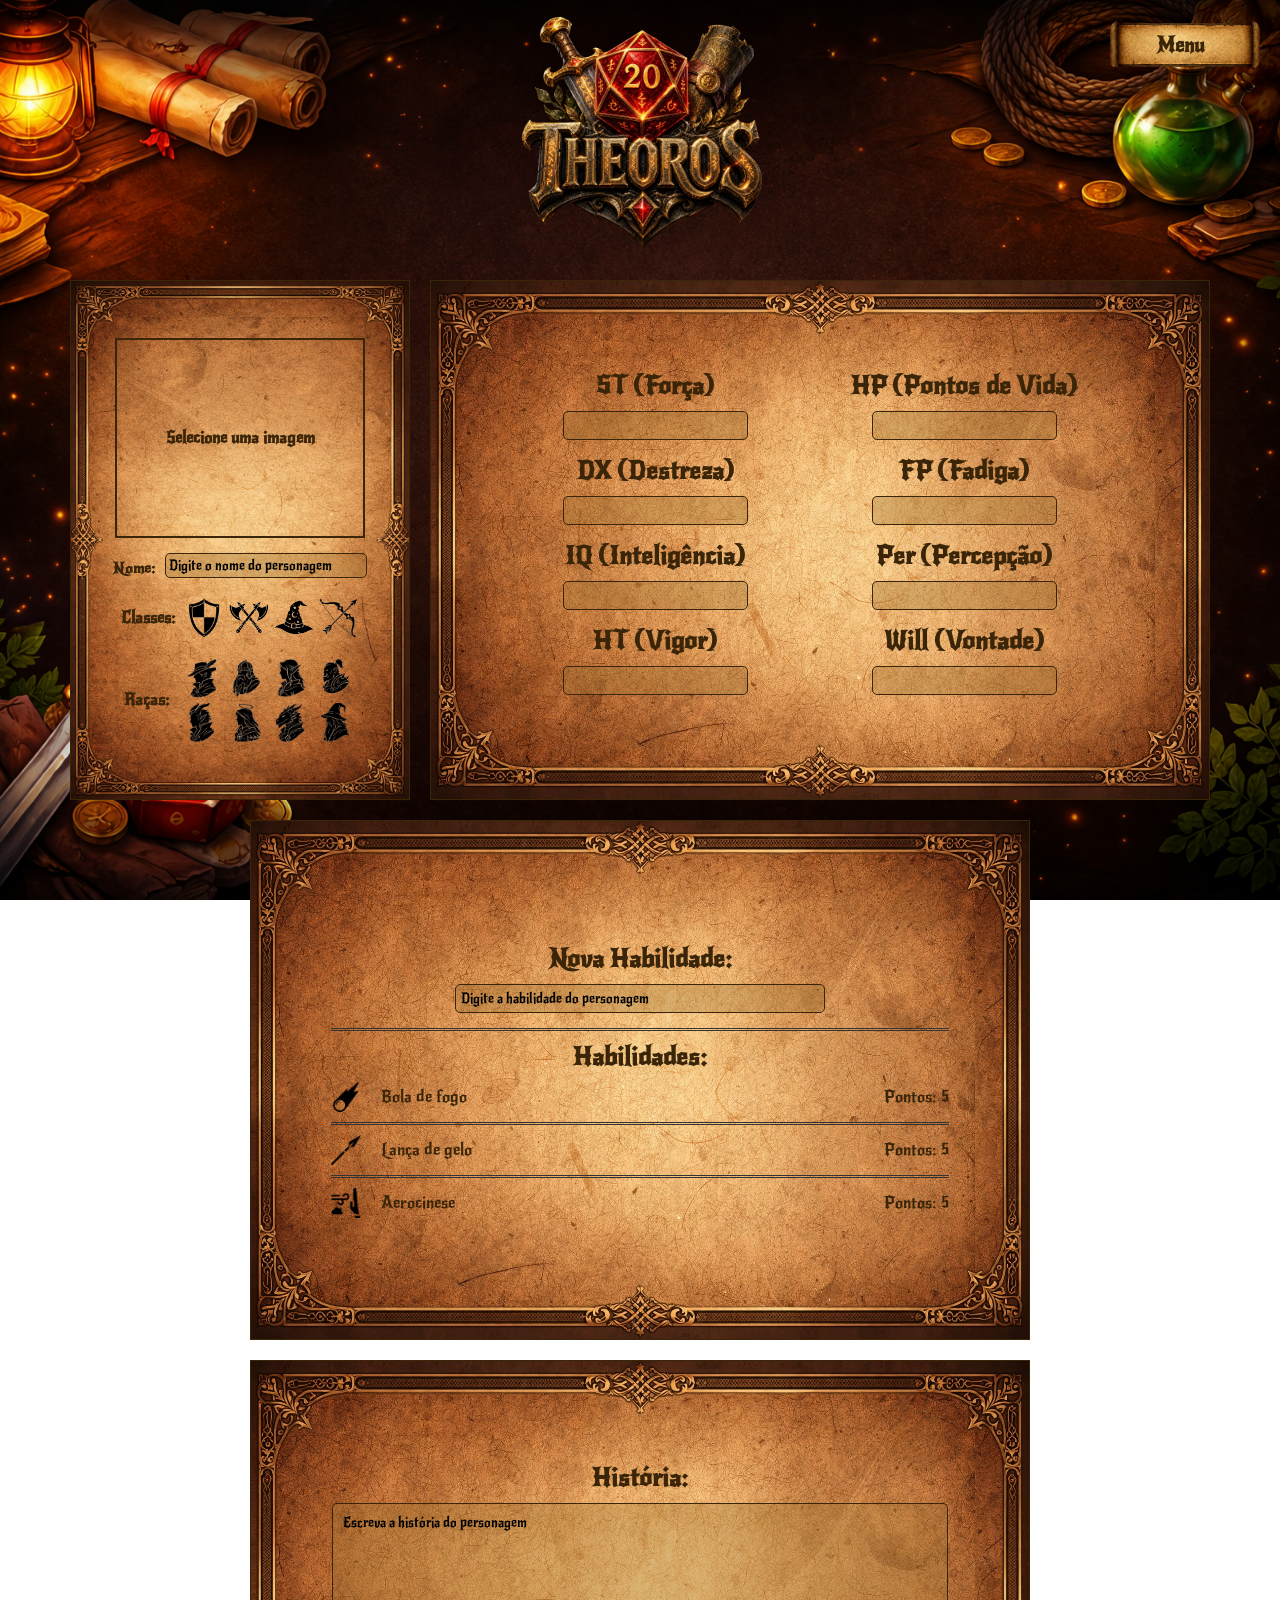
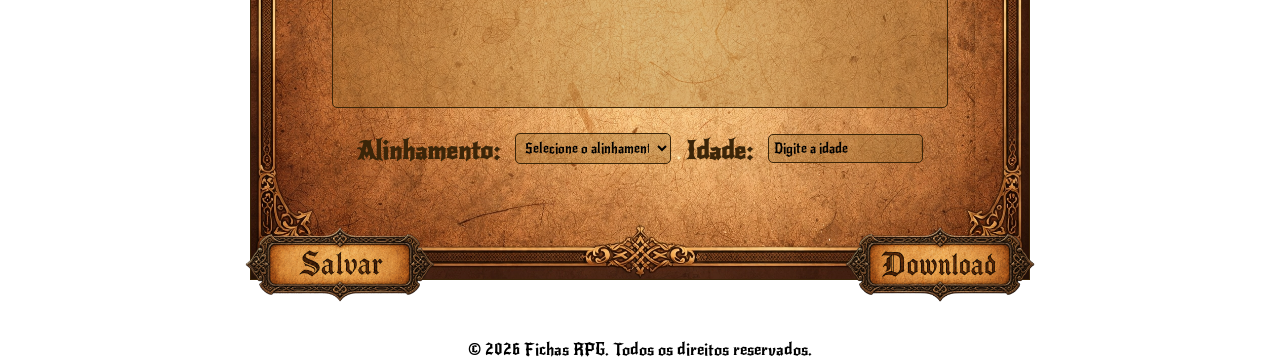
==== rotas/criar/criar.html @ f6f73c10 "Protótipo RPG" ====
<!DOCTYPE html>
<html lang="en">

<head>
    <meta charset="UTF-8">
    <meta name="viewport" content="width=device-width, initial-scale=1.0">
    <title>Criar</title>
    <link rel="stylesheet" href="criar.css">
    <link rel="preconnect" href="https://fonts.googleapis.com">
    <link rel="preconnect" href="https://fonts.gstatic.com" crossorigin>
    <link href="https://fonts.googleapis.com/css2?family=New+Rocker&display=swap" rel="stylesheet">
    <link rel="icon" type="image/png" href="/images/icons/icons_abas/icon_criar.png">
</head>

<body>
    <!-- Cabeçalho com logo e menu -->
    <div class="container">
        <img src="/images/logo.png" id="logo" alt="Logo do Fichas RPG">
        <a id="botao-menu" onclick="chamarMenu()">Menu</a>
    </div>

    <!-- Menu lateral para navegação entre as abas -->
    <div class="menu" id="menu">
        <div class="titulo-menu">
            <a onclick="fecharMenu()">X</a>
            <p>Menu</p>
        </div>
        <!-- Opções do menu aberto -->
        <div class="opcoes-menu">
            <a href="/index.html">Home</a>
            <a href="criar.html">Criar</a>
            <a href="/rotas/ficha/ficha.html">Ficha</a>
            <a href="/rotas/perfil/perfil.html">Perfil</a>
        </div>
    </div>

    <main>
        <!-- Seção de cadastro do personagem -->
        <section class="card-personagem">

            <!-- Imagem do personagem -->
            <div id="personagem-imagem">
                <input type="file" id="personagem-input-imagem" name="personagem-imagem" accept="image/*" onchange="mostrarPreview(event)">
                <p>Selecione uma imagem</p>
                <!-- Onde a imagem será exibida -->
                <img id="preview" src="#" alt="Preview da imagem" style="display: none;">
            </div>

            <div class="input-grupo">
                <label for="nome-personagem">Nome:</label>
                <input type="text" id="nome-personagem" name="nome-personagem" placeholder="Digite o nome do personagem" maxlength="50" oninput="this.value = this.value.replace(/[^a-zA-ZÀ-ÿ\s]/g, '')" required>
            </div>

            <div class="input-grupo" id="classe-grupo">
                <p class="group-title">Classes:</p>

                <!-- Ícones de classes -->
                <div class="racas-icons">
                    <img src="/images/icons/icons_racas_classes/09_escudo.png" alt="Classe escudeiro">
                    <img src="/images/icons/icons_racas_classes/10_machados.png" alt="Classe bárbaro">
                    <img src="/images/icons/icons_racas_classes/11_chapeu_mago.png" alt="Classe mago">
                    <img src="/images/icons/icons_racas_classes/12_arco.png" alt="Classe arqueiro">
                </div>
            </div>

            <div class="input-grupo" id="raca-grupo">
                <p class="group-title">Raças:</p>
                <!-- Ícones de raças -->
                <div class="racas-icons">
                    <img src="/images/icons/icons_racas_classes/01_ladino.png" alt="Raça ladino">
                    <img src="/images/icons/icons_racas_classes/02_anao.png" alt="Raça anão">
                    <img src="/images/icons/icons_racas_classes/03_elfo.png" alt="Raça elfo">
                    <img src="/images/icons/icons_racas_classes/04_orc.png" alt="Raça orc">
                    <img src="/images/icons/icons_racas_classes/05_tiefling.png" alt="Raça tiefling">
                    <img src="/images/icons/icons_racas_classes/06_clÃ©rigo.png" alt="Raça clérigo">
                    <img src="/images/icons/icons_racas_classes/07_draconato.png" alt="Raça draconato">
                    <img src="/images/icons/icons_racas_classes/08_mago.png" alt="Raça mago">
                </div>
            </div>
        </section>

        <!-- Seção de atributos do personagem -->
        <section class="status-personagem">
            <label for="forca">ST (Força)</label>
            <input type="text" id="forca" name="forca" maxlength="5" oninput="this.value = this.value.replace(/[^0-9]/g, '')" required>

            <label for="destreza">DX (Destreza)</label>
            <input type="text" id="destreza" name="destreza" maxlength="5" oninput="this.value = this.value.replace(/[^0-9]/g, '')" required>

            <label for="inteligencia">IQ (Inteligência)</label>
            <input type="text" id="inteligencia" name="inteligencia" maxlength="5" oninput="this.value = this.value.replace(/[^0-9]/g, '')" required>

            <label for="vigor">HT (Vigor)</label>
            <input type="text" id="vigor" name="vigor" maxlength="5" oninput="this.value = this.value.replace(/[^0-9]/g, '')" required>

            <label for="pontos-vida">HP (Pontos de Vida)</label>
            <input type="text" id="pontos-vida" name="pontos-vida" maxlength="5" oninput="this.value = this.value.replace(/[^0-9]/g, '')" required>

            <label for="fadiga">FP (Fadiga)</label>
            <input type="text" id="fadiga" name="fadiga" maxlength="5" oninput="this.value = this.value.replace(/[^0-9]/g, '')" required>

            <label for="percepcao">Per (Percepção)</label>
            <input type="text" id="percepcao" name="percepcao" maxlength="5" oninput="this.value = this.value.replace(/[^0-9]/g, '')" required>

            <label for="vontade">Will (Vontade)</label>
            <input type="text" id="vontade" name="vontade" maxlength="5" oninput="this.value = this.value.replace(/[^0-9]/g, '')" required>
        </section>

        <!-- Seção de habilidades e lista de habilidades adicionadas -->
        <section class="habilidades-personagem">
            <label for="habilidades">Nova Habilidade:</label>
            <input type="text" id="habilidades-personagem" name="habilidades" placeholder="Digite a habilidade do personagem" maxlength="50" oninput="this.value = this.value.replace(/[^a-zA-ZÀ-ÿ\s]/g, '')" required>

            <hr>
            <p id="habilidades-titulo">Habilidades:</p>

            <!-- Onde irão aparecer as habilidades adicionadas -->
            <ul class="lista-habilidades">
                <li class="habilidade-item">
                    <span id="habilidade-nome"><img src="/images/icons/bola_fogo_icon.png" alt="Bola de fogo">Bola de fogo</span>
                    <span id="habilidade-pontos">Pontos: 5</span>
                </li>
                <hr>
                <li class="habilidade-item">
                    <span id="habilidade-nome"><img src="/images/icons/lanca_icon.png" alt="Lança de gelo">Lança de gelo</span>
                    <span id="habilidade-pontos">Pontos: 5</span>
                </li>
                <hr>
                <li class="habilidade-item">
                    <span id="habilidade-nome"><img src="/images/icons/icon_aerocinese.png" alt="Aerocinese">Aerocinese</span>
                    <span id="habilidade-pontos">Pontos: 5</span>
                </li>
            </ul>
        </section>

        <!-- Seção de história e informações adicionais -->
        <section class="historia-personagem">
            <label for="historia">História:</label>
            <textarea id="historia" name="historia" placeholder="Escreva a história do personagem" maxlength="5000" required></textarea>

            <div class="historia-personagem-inputs">
                <label for="alinhamento">Alinhamento:</label>
                <select id="alinhamento" name="alinhamento" required>
                    <option value="">Selecione o alinhamento</option>
                    <option value="leal-bom">Leal Bom</option>
                    <option value="neutro-bom">Neutro Bom</option>
                    <option value="caotico-bom">Caótico Bom</option>
                </select>

                <label for="idade">Idade:</label>
                <input type="text" id="idade" name="idade" placeholder="Digite a idade" maxlength="5" oninput="this.value = this.value.replace(/[^0-9]/g, '')" required>
            </div>
        </section>
    </main>

    <div class="botoes">
        <button type="button" class="salvar"></button>
        <button type="button" class="download"></button>
    </div>

    <!-- Rodapé com direitos autorais -->
    <footer>
        <p>© 2026 Fichas RPG. Todos os direitos reservados.</p>
    </footer>

    <script src="criar.js"></script>
</body>
</html>
---- rotas/criar/criar.css ----
/* Estilos globais da página Criar */
* {
    margin: 0;
    padding: 0;
    box-sizing: border-box;
    font-family: "New Rocker", system-ui;
}

body {
    background-image: url('/images/fundos/fundo_pagina.png');
    background-size: cover;
    background-attachment: fixed;
    background-position: center;
    background-repeat: no-repeat;
    display: flex;
    align-items: center;
    justify-content: center;
    flex-direction: column;
}

main {
    display: flex;
    align-items: center;
    justify-content: center;
    flex-wrap: wrap;
    margin-top: 20px;
}

.container {
    display: flex;
    align-items: center;
    justify-content: center;
}

#logo {
    margin-top: 0px;
    width: 250px;
    height: 250px;
}

#botao-menu {
    position: fixed;
    width: 150px;
    height: 50px;
    top: 20px;
    right: 20px;
    background-image: url('/images/botoes/botao_menu.png');
    background-size: 200px;
    background-position: center;
    background-repeat: no-repeat;
    color: #3b2509;
    padding: 13px 47px;
    cursor: pointer;
    border-radius: 10px;
    font-size: 20px;
    font-weight: bold;
}


#botao-menu:hover {
    transform: scale(1.05);
    filter: brightness(1.1);
}

/* Menu lateral */
.menu {
    position: fixed;
    top: -55px;
    right: -290px;
    width: 55%;
    height: 112%;
    background-image: url('/images/fundos/fundo_menu.png');
    background-size: 100% 100%;
    background-repeat: no-repeat;
    background-position: center center;
    display: flex;
    justify-content: center;
    flex-direction: column;
    overflow: hidden;
    clip-path: inset(0% 0% 100% 0%);
    transition: visibility 0s linear 0.8s, opacity 0.8s ease-out, clip-path 0.8s ease-out;
    z-index: 1000;
    visibility: hidden;
    opacity: 0;
}

.menu.aberto {
    clip-path: inset(0% 0% 0% 0%);
    visibility: visible;
    opacity: 1;
    transition: visibility 0s linear 0s, opacity 0.8s ease-out, clip-path 0.8s ease-out;
}

.opcoes-menu {
    margin-top: 5%;
    display: flex;
    flex-direction: column;
    align-items: center;
    justify-content: center;
    color: #3b2509;
}

.titulo-menu {
    display: flex;
    flex-direction: column;
    margin-left: 15%;
    margin-top: -5%;
    font-size: 50px;
    font-weight: bold;
    color: #3b2509;
}

.titulo-menu a {
    font-size: 35px;
    margin-left: 25%;
    margin-bottom: 20px;
    font-weight: bold;
    color: #3b2509;
    cursor: pointer;
}

.titulo-menu a:hover {
    transform: scale(1.01);
    filter: brightness(1.5);
}

.titulo-menu p {
    font-size: 80px;
    margin-left: 30%;
    font-weight: bold;
    color: #3b2509;
}

.opcoes-menu a {
    color: #3b2509;
    font-size: 45px;
    margin: 40px;
    text-decoration: none;
}

.opcoes-menu a:hover {
    transform: scale(1.05);
    filter: brightness(1.5);
}

/* Card cartão do personagem */

.card-personagem {
    background-image: url('/images/fundos/fundo_card_retrato.png');
    background-size: cover;
    background-position: center;
    width: 340px;
    min-height: 520px;
    display: flex;
    flex-direction: column;
    align-items: center;
    justify-content: center;
    padding: 20px;
    margin: 10px;
    border: 1px solid #3b2509;
}

#personagem-imagem {
    width: 250px;
    height: 200px;
    border: 2px solid #3b2509;
    display: flex;
    align-items: center;
    justify-content: center;
    margin-bottom: 10px;
    position: relative;
    overflow: hidden;
}

#personagem-imagem input {
    position: absolute;
    top: 0;
    left: 0;
    width: 100%;
    height: 100%;
    opacity: 0;
    cursor: pointer;
    z-index: 2;
}

#personagem-imagem p {
    position: absolute;
    color: #3b2509;
    font-size: 16px;
    font-weight: bold;
    z-index: 1;
}

/* Local de pré-visualização da imagem */

#preview {
    position: absolute;
    top: 0;
    left: 0;
    width: 100%;
    height: 100%;
    object-fit: cover;
}

.input-grupo {
    display: flex;
    align-items: center;
    justify-content: space-evenly;
    width: 85%;
    margin-top: 5px;
}

.group-title {
    color: #3b2509;
    font-weight: bold;
    font-size: 16px;
}

.card-personagem label {
    margin-right: 10px;
    font-size: 15px;
    font-weight: bold;
    color: #3b2509;
    margin-bottom: 10px;
}

.card-personagem input {
    width: 100%;
    padding: 3px;
    border: 1px solid #3b2509;
    border-radius: 5px;
    margin-bottom: 15px;
    background-color: #9b713254;
}

.card-personagem input::placeholder {
    color: rgb(0, 0, 0);
    opacity: 1;
}

.card-personagem .racas-icons {
    display: grid;
    grid-template-columns: repeat(4, 1fr);
    gap: 5px;
}

.card-personagem .racas-icons img {
    width: 40px;
    height: 40px;
    cursor: pointer;
    object-fit: contain;
}

.card-personagem .racas-icons img:hover {
    transform: scale(1.05);
    filter: brightness(1.5);
}

.card-personagem #raca-grupo{
    margin-top: 20px;
}

/* Card status do personagem */

.status-personagem {
    background-image: url('/images/fundos/fundo_card_paisagem.png');
    background-size: cover;
    background-position: center;
    width: 780px;
    height: 500px;
    min-height: 520px;
    display: flex;
    flex-wrap: wrap;
    flex-direction: column;
    align-items: center;
    justify-content: center;
    padding: 80px;
    margin: 10px;
    border: 1px solid #3b2509;
}

.status-personagem label {
    font-size: 25px;
    font-weight: bold;
    color: #3b2509;
    margin-bottom: 10px;
}

.status-personagem input {
    width: 30%;
    padding: 5px;
    border: 1px solid #3b2509;
    border-radius: 5px;
    margin-bottom: 15px;
    background-color: #9b713254;
    color: #000000;
}

.status-personagem input::placeholder {
    color: rgb(0, 0, 0);
    opacity: 1;
}

/* Card habilidades do personagem */

.habilidades-personagem {
    background-image: url('/images/fundos/fundo_card_paisagem.png');
    background-size: cover;
    background-position: center;
    width: 780px;
    min-height: 520px;
    display: flex;
    flex-direction: column;
    align-items: center;
    justify-content: center;
    padding: 80px;
    margin: 10px;
    border: 1px solid #3b2509;
}

.habilidades-personagem label {
    font-size: 25px;
    font-weight: bold;
    color: #3b2509;
    margin-bottom: 10px;
}

.habilidades-personagem input {
    width: 60%;
    padding: 5px;
    border: 1px solid #3b2509;
    border-radius: 5px;
    margin-bottom: 15px;
    background-color: #9b713254;
    color: #000000;
}

.habilidades-personagem input::placeholder {
    color: rgb(0, 0, 0);
    opacity: 1;
}

.habilidades-personagem hr {
    width: 100%;
    border: none;
    border-top: medium double #333;
}

.habilidades-personagem p {
    font-size: 25px;
    font-weight: bold;
    color: #3b2509;
    margin-top: 10px;
}

/* Lista de habilidades adicionadas */
.lista-habilidades {
    display: flex;
    flex-direction: column;
    align-items: center;
    justify-content: center;
    gap: 10px;
    margin-top: 10px;
    padding-left: 0;
    list-style: none;
    width: 100%;
}

.habilidade-item {
    display: flex;
    justify-content: space-between;
    align-items: center;
    width: 100%;
    color: #3b2509;
    font-size: 16px;
}

.habilidade-item img {
    width: 30px;
    height: 30px;
    margin-right: 10px;
}

#habilidade-nome {
    display: flex;
    align-items: center;
    gap: 10px;
}

/* Card história do personagem */
.historia-personagem {
    background-image: url('/images/fundos/fundo_card_paisagem.png');
    background-size: cover;
    background-position: center;
    width: 780px;
    min-height: 520px;
    display: flex;
    flex-direction: column;
    align-items: center;
    justify-content: center;
    padding: 80px;
    margin: 10px;
    border: 1px solid #3b2509;
}

.historia-personagem label {
    font-size: 25px;
    font-weight: bold;
    color: #3b2509;
    margin-bottom: 10px;
}

.historia-personagem textarea {
    width: 616px;
    height: 205px;
    padding: 10px;
    border: 1px solid #3b2509;
    border-radius: 5px;
    margin-bottom: 15px;
    background-color: #9b713254;
    color: #000000;
    resize: none;
    box-sizing: border-box;
}

.historia-personagem select,
.historia-personagem input {
    width: 100%;
    padding: 5px;
    border: 1px solid #3b2509;
    color: #3b2509;
    border-radius: 5px;
    margin-bottom: 15px;
    background-color: #9b713254;
    color: #000000;
}

.historia-personagem-inputs {
    display: flex;
    align-items: center;
    justify-content: center;
    gap: 15px;
    margin-top: 10px;
    
}

#idade::placeholder{
    color: #000000;
}

#historia::placeholder {
    color: #000000;
    opacity: 1;
}

/* Botões de salvar e download */
.salvar,
.download {
    background-size: contain;
    background-repeat: no-repeat;
    background-position: center;
    width: 200px;
    height: 150px;
    border: none;
    background-color: transparent;
    cursor: pointer;
}

.salvar {
    background-image: url('/images/botoes/botao_salvar.png');
}

.download {
    background-image: url('/images/botoes/botao_download.png');
}

.botoes {
    display: flex;
    gap: 400px;
    margin-top: -100px;
}

.botoes button:hover {
    transform: scale(1.05);
    filter: brightness(1.1);
}
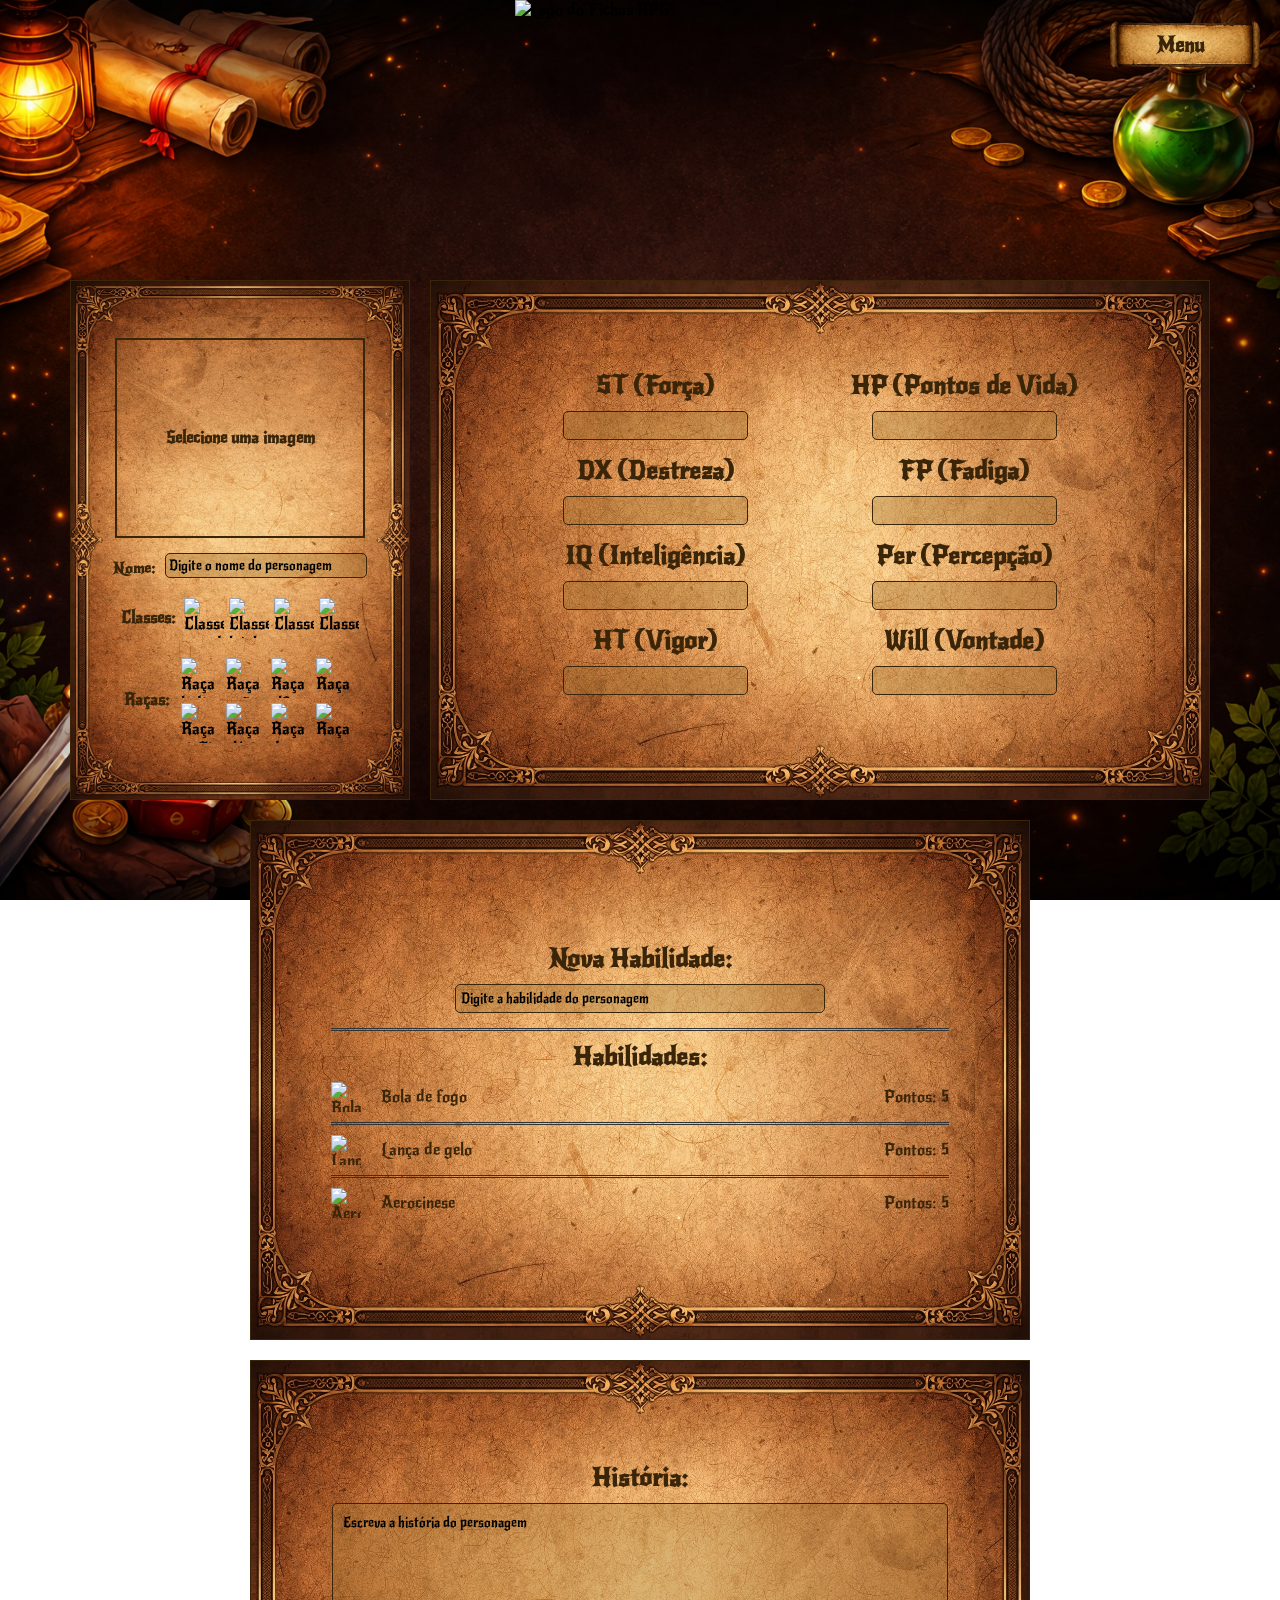
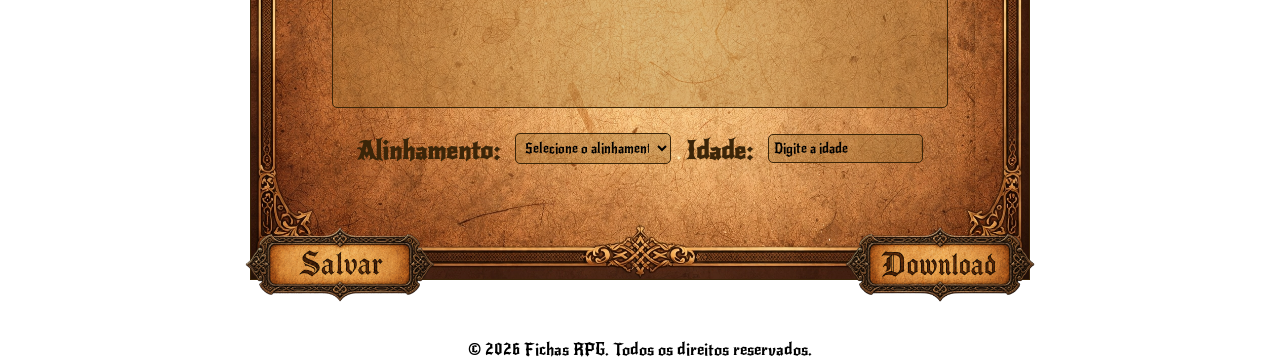
==== commit 5c178808: "Update criar.html" ====
--- a/rotas/criar/criar.html
+++ b/rotas/criar/criar.html
@@ -9,13 +9,13 @@
     <link rel="preconnect" href="https://fonts.googleapis.com">
     <link rel="preconnect" href="https://fonts.gstatic.com" crossorigin>
     <link href="https://fonts.googleapis.com/css2?family=New+Rocker&display=swap" rel="stylesheet">
-    <link rel="icon" type="image/png" href="/images/icons/icons_abas/icon_criar.png">
+    <link rel="icon" type="image/png" href="./images/icons/icons_abas/icon_criar.png">
 </head>
 
 <body>
     <!-- Cabeçalho com logo e menu -->
     <div class="container">
-        <img src="/images/logo.png" id="logo" alt="Logo do Fichas RPG">
+        <img src="./images/logo.png" id="logo" alt="Logo do Fichas RPG">
         <a id="botao-menu" onclick="chamarMenu()">Menu</a>
     </div>
 
@@ -27,10 +27,10 @@
         </div>
         <!-- Opções do menu aberto -->
         <div class="opcoes-menu">
-            <a href="/index.html">Home</a>
+            <a href="./index.html">Home</a>
             <a href="criar.html">Criar</a>
-            <a href="/rotas/ficha/ficha.html">Ficha</a>
-            <a href="/rotas/perfil/perfil.html">Perfil</a>
+            <a href="./rotas/ficha/ficha.html">Ficha</a>
+            <a href="./rotas/perfil/perfil.html">Perfil</a>
         </div>
     </div>
 
@@ -56,10 +56,10 @@
 
                 <!-- Ícones de classes -->
                 <div class="racas-icons">
-                    <img src="/images/icons/icons_racas_classes/09_escudo.png" alt="Classe escudeiro">
-                    <img src="/images/icons/icons_racas_classes/10_machados.png" alt="Classe bárbaro">
-                    <img src="/images/icons/icons_racas_classes/11_chapeu_mago.png" alt="Classe mago">
-                    <img src="/images/icons/icons_racas_classes/12_arco.png" alt="Classe arqueiro">
+                    <img src="./images/icons/icons_racas_classes/09_escudo.png" alt="Classe escudeiro">
+                    <img src="./images/icons/icons_racas_classes/10_machados.png" alt="Classe bárbaro">
+                    <img src="./images/icons/icons_racas_classes/11_chapeu_mago.png" alt="Classe mago">
+                    <img src="./images/icons/icons_racas_classes/12_arco.png" alt="Classe arqueiro">
                 </div>
             </div>
 
@@ -67,14 +67,14 @@
                 <p class="group-title">Raças:</p>
                 <!-- Ícones de raças -->
                 <div class="racas-icons">
-                    <img src="/images/icons/icons_racas_classes/01_ladino.png" alt="Raça ladino">
-                    <img src="/images/icons/icons_racas_classes/02_anao.png" alt="Raça anão">
-                    <img src="/images/icons/icons_racas_classes/03_elfo.png" alt="Raça elfo">
-                    <img src="/images/icons/icons_racas_classes/04_orc.png" alt="Raça orc">
-                    <img src="/images/icons/icons_racas_classes/05_tiefling.png" alt="Raça tiefling">
-                    <img src="/images/icons/icons_racas_classes/06_clÃ©rigo.png" alt="Raça clérigo">
-                    <img src="/images/icons/icons_racas_classes/07_draconato.png" alt="Raça draconato">
-                    <img src="/images/icons/icons_racas_classes/08_mago.png" alt="Raça mago">
+                    <img src="./images/icons/icons_racas_classes/01_ladino.png" alt="Raça ladino">
+                    <img src="./images/icons/icons_racas_classes/02_anao.png" alt="Raça anão">
+                    <img src="./images/icons/icons_racas_classes/03_elfo.png" alt="Raça elfo">
+                    <img src="./images/icons/icons_racas_classes/04_orc.png" alt="Raça orc">
+                    <img src="./images/icons/icons_racas_classes/05_tiefling.png" alt="Raça tiefling">
+                    <img src="./images/icons/icons_racas_classes/06_clÃ©rigo.png" alt="Raça clérigo">
+                    <img src="./images/icons/icons_racas_classes/07_draconato.png" alt="Raça draconato">
+                    <img src="./images/icons/icons_racas_classes/08_mago.png" alt="Raça mago">
                 </div>
             </div>
         </section>
@@ -117,17 +117,17 @@
             <!-- Onde irão aparecer as habilidades adicionadas -->
             <ul class="lista-habilidades">
                 <li class="habilidade-item">
-                    <span id="habilidade-nome"><img src="/images/icons/bola_fogo_icon.png" alt="Bola de fogo">Bola de fogo</span>
+                    <span id="habilidade-nome"><img src="./images/icons/bola_fogo_icon.png" alt="Bola de fogo">Bola de fogo</span>
                     <span id="habilidade-pontos">Pontos: 5</span>
                 </li>
                 <hr>
                 <li class="habilidade-item">
-                    <span id="habilidade-nome"><img src="/images/icons/lanca_icon.png" alt="Lança de gelo">Lança de gelo</span>
+                    <span id="habilidade-nome"><img src="./images/icons/lanca_icon.png" alt="Lança de gelo">Lança de gelo</span>
                     <span id="habilidade-pontos">Pontos: 5</span>
                 </li>
                 <hr>
                 <li class="habilidade-item">
-                    <span id="habilidade-nome"><img src="/images/icons/icon_aerocinese.png" alt="Aerocinese">Aerocinese</span>
+                    <span id="habilidade-nome"><img src="./images/icons/icon_aerocinese.png" alt="Aerocinese">Aerocinese</span>
                     <span id="habilidade-pontos">Pontos: 5</span>
                 </li>
             </ul>
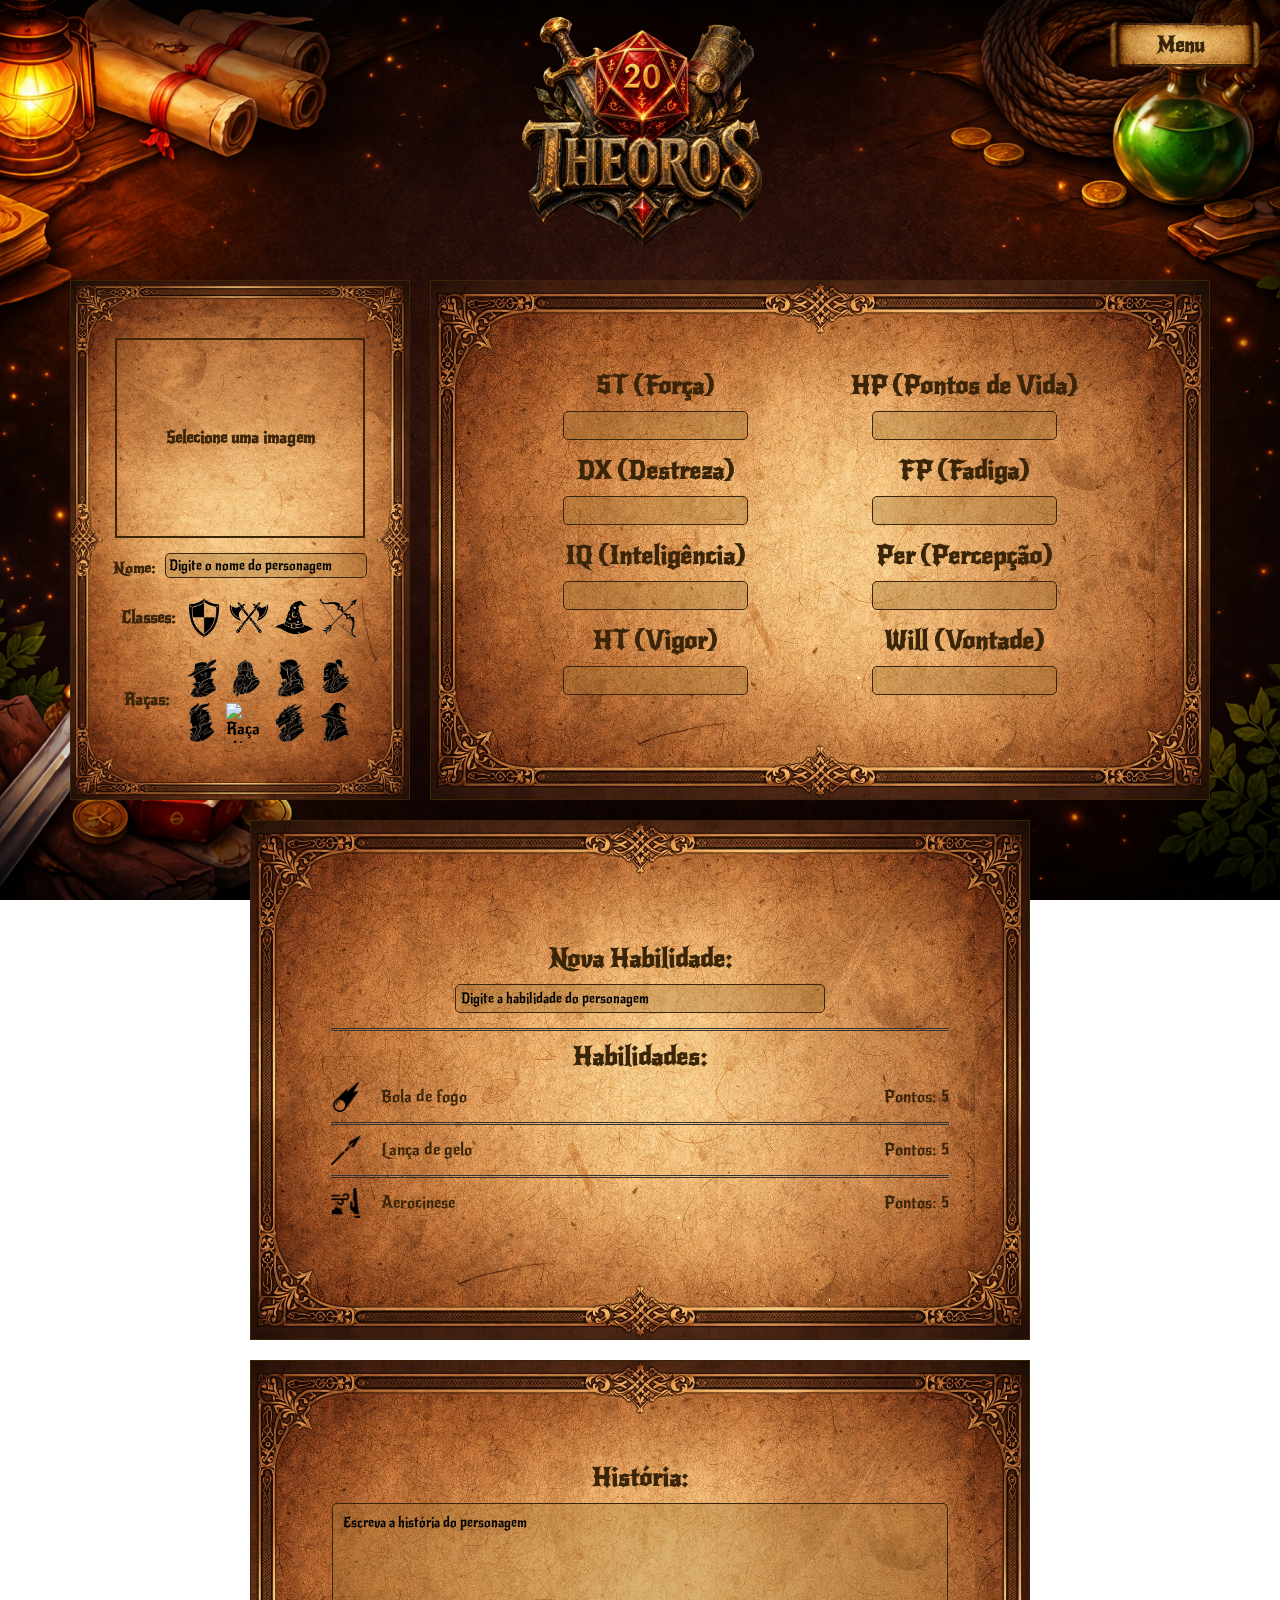
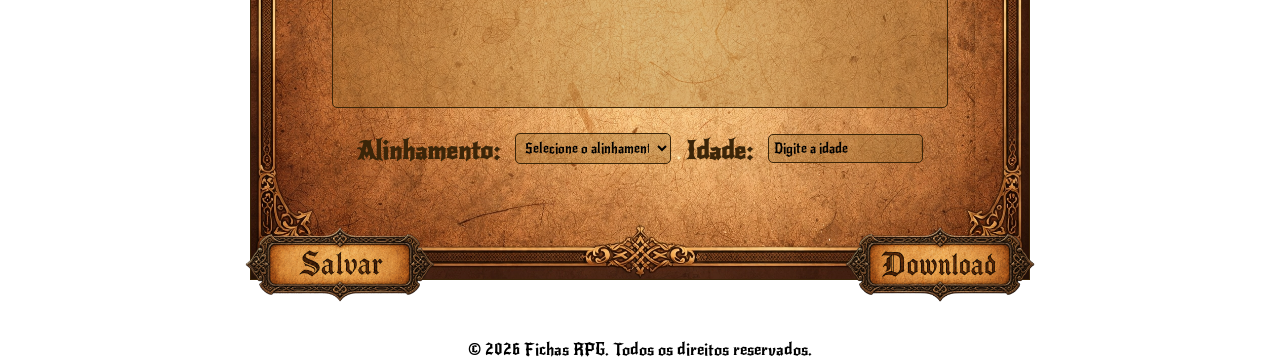
==== commit 1593a679: "Update criar.html" ====
--- a/rotas/criar/criar.html
+++ b/rotas/criar/criar.html
@@ -1,168 +1,289 @@
 <!DOCTYPE html>
-<html lang="en">
+<html lang="pt-BR">
 
 <head>
     <meta charset="UTF-8">
     <meta name="viewport" content="width=device-width, initial-scale=1.0">
     <title>Criar</title>
-    <link rel="stylesheet" href="criar.css">
+
+    <link rel="stylesheet" href="./criar.css">
+
     <link rel="preconnect" href="https://fonts.googleapis.com">
     <link rel="preconnect" href="https://fonts.gstatic.com" crossorigin>
+
     <link href="https://fonts.googleapis.com/css2?family=New+Rocker&display=swap" rel="stylesheet">
-    <link rel="icon" type="image/png" href="./images/icons/icons_abas/icon_criar.png">
+
+    <!-- Corrigido -->
+    <link rel="icon" type="image/png" href="../../images/icons/icons_abas/icon_criar.png">
 </head>
 
 <body>
-    <!-- Cabeçalho com logo e menu -->
+
+    <!-- Cabeçalho -->
     <div class="container">
-        <img src="./images/logo.png" id="logo" alt="Logo do Fichas RPG">
+
+        <!-- Corrigido -->
+        <img src="../../images/logo.png" id="logo" alt="Logo do Fichas RPG">
+
         <a id="botao-menu" onclick="chamarMenu()">Menu</a>
     </div>
 
-    <!-- Menu lateral para navegação entre as abas -->
+    <!-- Menu lateral -->
     <div class="menu" id="menu">
+
         <div class="titulo-menu">
             <a onclick="fecharMenu()">X</a>
             <p>Menu</p>
         </div>
-        <!-- Opções do menu aberto -->
+
         <div class="opcoes-menu">
-            <a href="./index.html">Home</a>
-            <a href="criar.html">Criar</a>
-            <a href="./rotas/ficha/ficha.html">Ficha</a>
-            <a href="./rotas/perfil/perfil.html">Perfil</a>
+            <!-- Corrigidos -->
+            <a href="../../index.html">Home</a>
+            <a href="./criar.html">Criar</a>
+            <a href="../ficha/ficha.html">Ficha</a>
+            <a href="../perfil/perfil.html">Perfil</a>
         </div>
+
     </div>
 
     <main>
-        <!-- Seção de cadastro do personagem -->
+
+        <!-- Card personagem -->
         <section class="card-personagem">
 
-            <!-- Imagem do personagem -->
             <div id="personagem-imagem">
-                <input type="file" id="personagem-input-imagem" name="personagem-imagem" accept="image/*" onchange="mostrarPreview(event)">
+
+                <input
+                    type="file"
+                    id="personagem-input-imagem"
+                    name="personagem-imagem"
+                    accept="image/*"
+                    onchange="mostrarPreview(event)"
+                >
+
                 <p>Selecione uma imagem</p>
-                <!-- Onde a imagem será exibida -->
-                <img id="preview" src="#" alt="Preview da imagem" style="display: none;">
+
+                <img
+                    id="preview"
+                    src="#"
+                    alt="Preview da imagem"
+                    style="display: none;"
+                >
+
             </div>
 
             <div class="input-grupo">
+
                 <label for="nome-personagem">Nome:</label>
-                <input type="text" id="nome-personagem" name="nome-personagem" placeholder="Digite o nome do personagem" maxlength="50" oninput="this.value = this.value.replace(/[^a-zA-ZÀ-ÿ\s]/g, '')" required>
-            </div>
-
+
+                <input
+                    type="text"
+                    id="nome-personagem"
+                    name="nome-personagem"
+                    placeholder="Digite o nome do personagem"
+                    maxlength="50"
+                    oninput="this.value = this.value.replace(/[^a-zA-ZÀ-ÿ\s]/g, '')"
+                    required
+                >
+
+            </div>
+
+            <!-- Classes -->
             <div class="input-grupo" id="classe-grupo">
+
                 <p class="group-title">Classes:</p>
 
-                <!-- Ícones de classes -->
                 <div class="racas-icons">
-                    <img src="./images/icons/icons_racas_classes/09_escudo.png" alt="Classe escudeiro">
-                    <img src="./images/icons/icons_racas_classes/10_machados.png" alt="Classe bárbaro">
-                    <img src="./images/icons/icons_racas_classes/11_chapeu_mago.png" alt="Classe mago">
-                    <img src="./images/icons/icons_racas_classes/12_arco.png" alt="Classe arqueiro">
+
+                    <img src="../../images/icons/icons_racas_classes/09_escudo.png" alt="Classe escudeiro">
+
+                    <img src="../../images/icons/icons_racas_classes/10_machados.png" alt="Classe bárbaro">
+
+                    <img src="../../images/icons/icons_racas_classes/11_chapeu_mago.png" alt="Classe mago">
+
+                    <img src="../../images/icons/icons_racas_classes/12_arco.png" alt="Classe arqueiro">
+
                 </div>
-            </div>
-
+
+            </div>
+
+            <!-- Raças -->
             <div class="input-grupo" id="raca-grupo">
+
                 <p class="group-title">Raças:</p>
-                <!-- Ícones de raças -->
+
                 <div class="racas-icons">
-                    <img src="./images/icons/icons_racas_classes/01_ladino.png" alt="Raça ladino">
-                    <img src="./images/icons/icons_racas_classes/02_anao.png" alt="Raça anão">
-                    <img src="./images/icons/icons_racas_classes/03_elfo.png" alt="Raça elfo">
-                    <img src="./images/icons/icons_racas_classes/04_orc.png" alt="Raça orc">
-                    <img src="./images/icons/icons_racas_classes/05_tiefling.png" alt="Raça tiefling">
-                    <img src="./images/icons/icons_racas_classes/06_clÃ©rigo.png" alt="Raça clérigo">
-                    <img src="./images/icons/icons_racas_classes/07_draconato.png" alt="Raça draconato">
-                    <img src="./images/icons/icons_racas_classes/08_mago.png" alt="Raça mago">
+
+                    <img src="../../images/icons/icons_racas_classes/01_ladino.png" alt="Raça ladino">
+
+                    <img src="../../images/icons/icons_racas_classes/02_anao.png" alt="Raça anão">
+
+                    <img src="../../images/icons/icons_racas_classes/03_elfo.png" alt="Raça elfo">
+
+                    <img src="../../images/icons/icons_racas_classes/04_orc.png" alt="Raça orc">
+
+                    <img src="../../images/icons/icons_racas_classes/05_tiefling.png" alt="Raça tiefling">
+
+                    <img src="../../images/icons/icons_racas_classes/06_clerigo.png" alt="Raça clérigo">
+
+                    <img src="../../images/icons/icons_racas_classes/07_draconato.png" alt="Raça draconato">
+
+                    <img src="../../images/icons/icons_racas_classes/08_mago.png" alt="Raça mago">
+
                 </div>
-            </div>
-        </section>
-
-        <!-- Seção de atributos do personagem -->
+
+            </div>
+
+        </section>
+
+        <!-- Status -->
         <section class="status-personagem">
+
             <label for="forca">ST (Força)</label>
-            <input type="text" id="forca" name="forca" maxlength="5" oninput="this.value = this.value.replace(/[^0-9]/g, '')" required>
+            <input type="text" id="forca" maxlength="5">
 
             <label for="destreza">DX (Destreza)</label>
-            <input type="text" id="destreza" name="destreza" maxlength="5" oninput="this.value = this.value.replace(/[^0-9]/g, '')" required>
+            <input type="text" id="destreza" maxlength="5">
 
             <label for="inteligencia">IQ (Inteligência)</label>
-            <input type="text" id="inteligencia" name="inteligencia" maxlength="5" oninput="this.value = this.value.replace(/[^0-9]/g, '')" required>
+            <input type="text" id="inteligencia" maxlength="5">
 
             <label for="vigor">HT (Vigor)</label>
-            <input type="text" id="vigor" name="vigor" maxlength="5" oninput="this.value = this.value.replace(/[^0-9]/g, '')" required>
+            <input type="text" id="vigor" maxlength="5">
 
             <label for="pontos-vida">HP (Pontos de Vida)</label>
-            <input type="text" id="pontos-vida" name="pontos-vida" maxlength="5" oninput="this.value = this.value.replace(/[^0-9]/g, '')" required>
+            <input type="text" id="pontos-vida" maxlength="5">
 
             <label for="fadiga">FP (Fadiga)</label>
-            <input type="text" id="fadiga" name="fadiga" maxlength="5" oninput="this.value = this.value.replace(/[^0-9]/g, '')" required>
+            <input type="text" id="fadiga" maxlength="5">
 
             <label for="percepcao">Per (Percepção)</label>
-            <input type="text" id="percepcao" name="percepcao" maxlength="5" oninput="this.value = this.value.replace(/[^0-9]/g, '')" required>
+            <input type="text" id="percepcao" maxlength="5">
 
             <label for="vontade">Will (Vontade)</label>
-            <input type="text" id="vontade" name="vontade" maxlength="5" oninput="this.value = this.value.replace(/[^0-9]/g, '')" required>
-        </section>
-
-        <!-- Seção de habilidades e lista de habilidades adicionadas -->
+            <input type="text" id="vontade" maxlength="5">
+
+        </section>
+
+        <!-- Habilidades -->
         <section class="habilidades-personagem">
-            <label for="habilidades">Nova Habilidade:</label>
-            <input type="text" id="habilidades-personagem" name="habilidades" placeholder="Digite a habilidade do personagem" maxlength="50" oninput="this.value = this.value.replace(/[^a-zA-ZÀ-ÿ\s]/g, '')" required>
+
+            <label for="habilidades-personagem">Nova Habilidade:</label>
+
+            <input
+                type="text"
+                id="habilidades-personagem"
+                placeholder="Digite a habilidade do personagem"
+                maxlength="50"
+            >
 
             <hr>
+
             <p id="habilidades-titulo">Habilidades:</p>
 
-            <!-- Onde irão aparecer as habilidades adicionadas -->
             <ul class="lista-habilidades">
+
                 <li class="habilidade-item">
-                    <span id="habilidade-nome"><img src="./images/icons/bola_fogo_icon.png" alt="Bola de fogo">Bola de fogo</span>
-                    <span id="habilidade-pontos">Pontos: 5</span>
+                    <span id="habilidade-nome">
+                        <img src="../../images/icons/bola_fogo_icon.png" alt="Bola de fogo">
+                        Bola de fogo
+                    </span>
+
+                    <span id="habilidade-pontos">
+                        Pontos: 5
+                    </span>
                 </li>
+
                 <hr>
+
                 <li class="habilidade-item">
-                    <span id="habilidade-nome"><img src="./images/icons/lanca_icon.png" alt="Lança de gelo">Lança de gelo</span>
-                    <span id="habilidade-pontos">Pontos: 5</span>
+                    <span id="habilidade-nome">
+                        <img src="../../images/icons/lanca_icon.png" alt="Lança de gelo">
+                        Lança de gelo
+                    </span>
+
+                    <span id="habilidade-pontos">
+                        Pontos: 5
+                    </span>
                 </li>
+
                 <hr>
+
                 <li class="habilidade-item">
-                    <span id="habilidade-nome"><img src="./images/icons/icon_aerocinese.png" alt="Aerocinese">Aerocinese</span>
-                    <span id="habilidade-pontos">Pontos: 5</span>
+                    <span id="habilidade-nome">
+                        <img src="../../images/icons/icon_aerocinese.png" alt="Aerocinese">
+                        Aerocinese
+                    </span>
+
+                    <span id="habilidade-pontos">
+                        Pontos: 5
+                    </span>
                 </li>
+
             </ul>
-        </section>
-
-        <!-- Seção de história e informações adicionais -->
+
+        </section>
+
+        <!-- História -->
         <section class="historia-personagem">
+
             <label for="historia">História:</label>
-            <textarea id="historia" name="historia" placeholder="Escreva a história do personagem" maxlength="5000" required></textarea>
+
+            <textarea
+                id="historia"
+                name="historia"
+                placeholder="Escreva a história do personagem"
+                maxlength="5000"
+                required
+            ></textarea>
 
             <div class="historia-personagem-inputs">
+
                 <label for="alinhamento">Alinhamento:</label>
-                <select id="alinhamento" name="alinhamento" required>
+
+                <select id="alinhamento" name="alinhamento">
+
                     <option value="">Selecione o alinhamento</option>
+
                     <option value="leal-bom">Leal Bom</option>
+
                     <option value="neutro-bom">Neutro Bom</option>
+
                     <option value="caotico-bom">Caótico Bom</option>
+
                 </select>
 
                 <label for="idade">Idade:</label>
-                <input type="text" id="idade" name="idade" placeholder="Digite a idade" maxlength="5" oninput="this.value = this.value.replace(/[^0-9]/g, '')" required>
-            </div>
-        </section>
+
+                <input
+                    type="text"
+                    id="idade"
+                    placeholder="Digite a idade"
+                    maxlength="5"
+                >
+
+            </div>
+
+        </section>
+
     </main>
 
+    <!-- Botões -->
     <div class="botoes">
+
         <button type="button" class="salvar"></button>
+
         <button type="button" class="download"></button>
+
     </div>
 
-    <!-- Rodapé com direitos autorais -->
+    <!-- Rodapé -->
     <footer>
         <p>© 2026 Fichas RPG. Todos os direitos reservados.</p>
     </footer>
 
-    <script src="criar.js"></script>
+    <script src="./criar.js"></script>
+
 </body>
+
 </html>
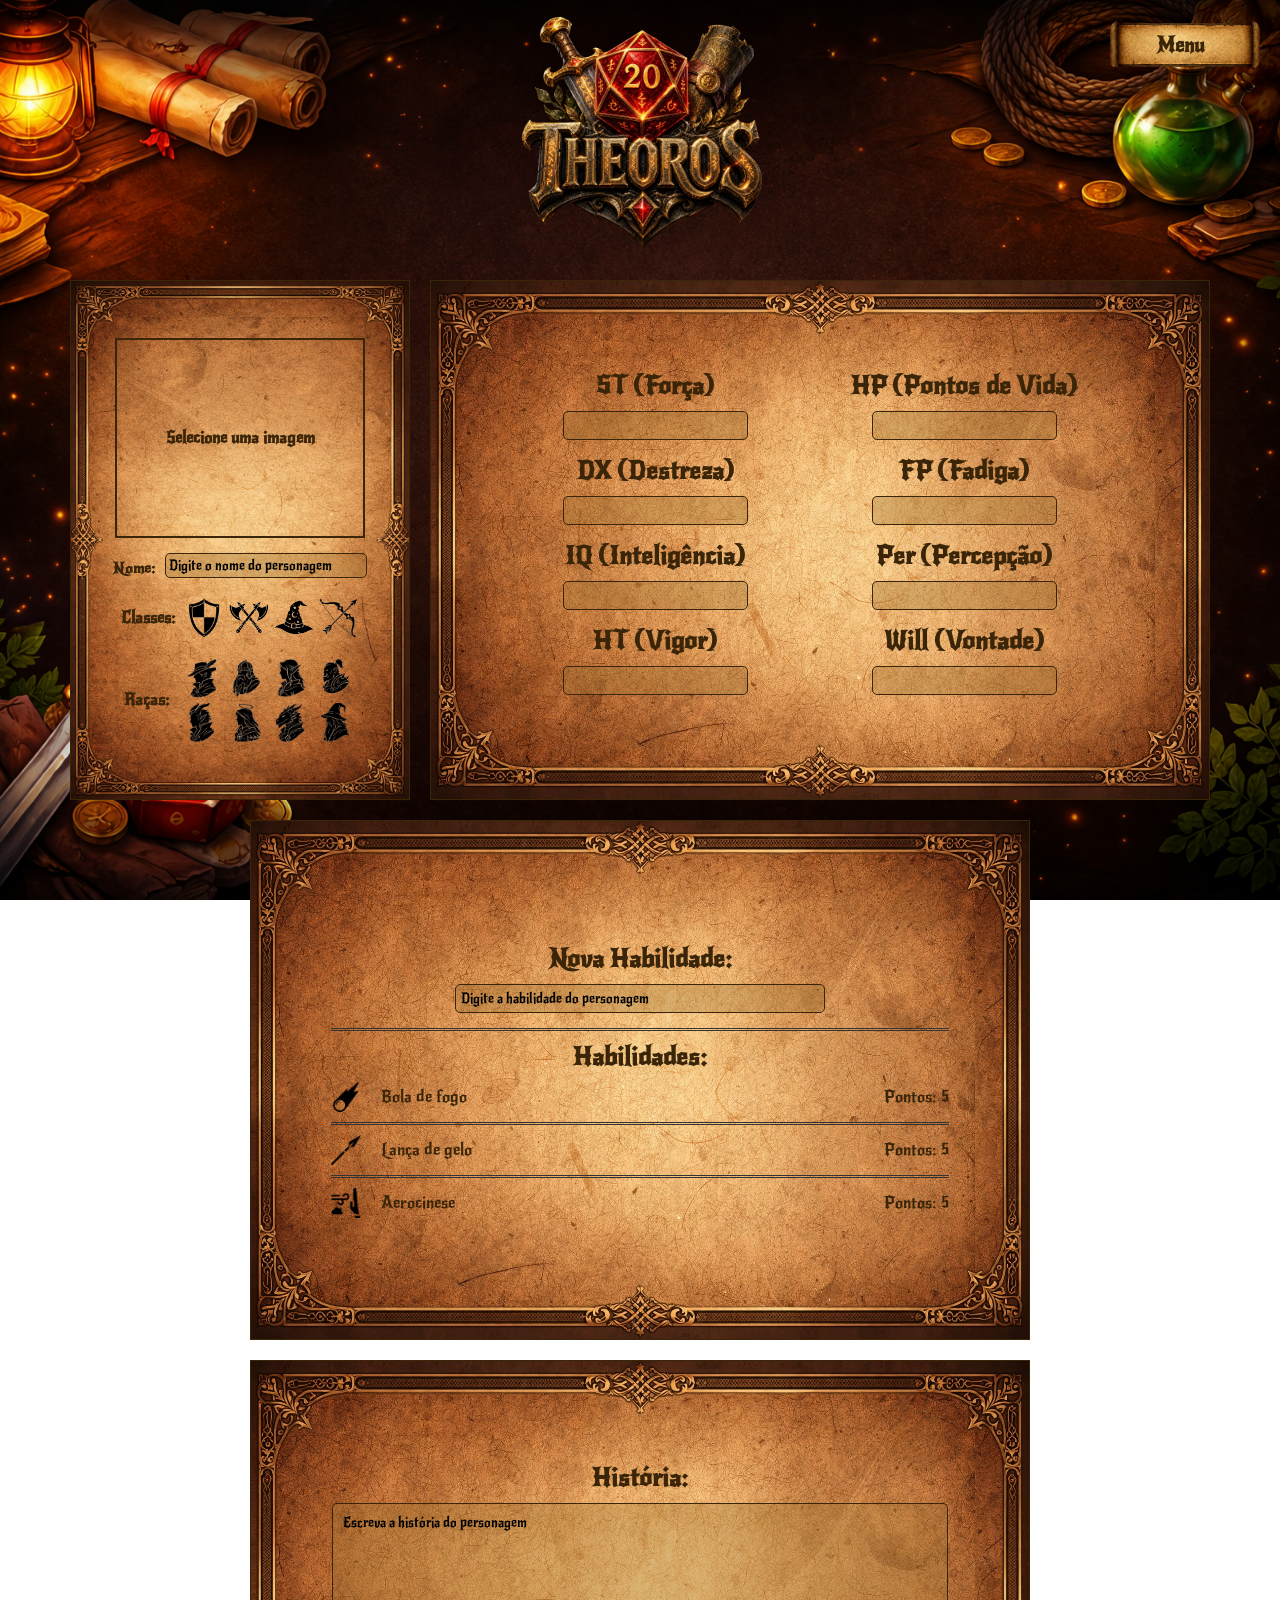
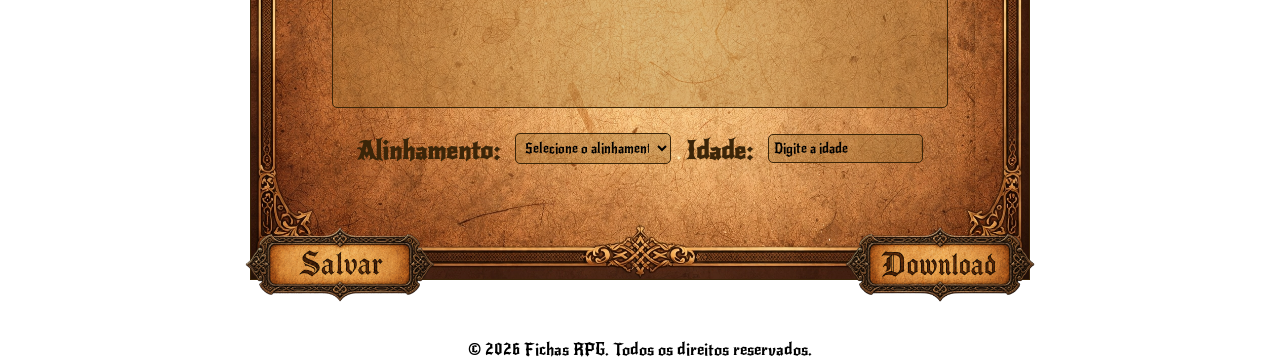
==== commit adbcb45e: "feat: adiciona arquivos do projeto" ====
--- a/rotas/criar/criar.html
+++ b/rotas/criar/criar.html
@@ -1,289 +1,168 @@
 <!DOCTYPE html>
-<html lang="pt-BR">
+<html lang="en">
 
 <head>
     <meta charset="UTF-8">
     <meta name="viewport" content="width=device-width, initial-scale=1.0">
     <title>Criar</title>
-
-    <link rel="stylesheet" href="./criar.css">
-
+    <link rel="stylesheet" href="criar.css">
     <link rel="preconnect" href="https://fonts.googleapis.com">
     <link rel="preconnect" href="https://fonts.gstatic.com" crossorigin>
-
     <link href="https://fonts.googleapis.com/css2?family=New+Rocker&display=swap" rel="stylesheet">
-
-    <!-- Corrigido -->
-    <link rel="icon" type="image/png" href="../../images/icons/icons_abas/icon_criar.png">
+    <link rel="icon" type="image/png" href="/images/icons/icons_abas/icon_criar.png">
 </head>
 
 <body>
-
-    <!-- Cabeçalho -->
+    <!-- Cabeçalho com logo e menu -->
     <div class="container">
-
-        <!-- Corrigido -->
-        <img src="../../images/logo.png" id="logo" alt="Logo do Fichas RPG">
-
+        <img src="/images/logo.png" id="logo" alt="Logo do Fichas RPG">
         <a id="botao-menu" onclick="chamarMenu()">Menu</a>
     </div>
 
-    <!-- Menu lateral -->
+    <!-- Menu lateral para navegação entre as abas -->
     <div class="menu" id="menu">
-
         <div class="titulo-menu">
             <a onclick="fecharMenu()">X</a>
             <p>Menu</p>
         </div>
-
+        <!-- Opções do menu aberto -->
         <div class="opcoes-menu">
-            <!-- Corrigidos -->
-            <a href="../../index.html">Home</a>
-            <a href="./criar.html">Criar</a>
-            <a href="../ficha/ficha.html">Ficha</a>
-            <a href="../perfil/perfil.html">Perfil</a>
+            <a href="/index.html">Home</a>
+            <a href="criar.html">Criar</a>
+            <a href="/rotas/ficha/ficha.html">Ficha</a>
+            <a href="/rotas/perfil/perfil.html">Perfil</a>
         </div>
-
     </div>
 
     <main>
-
-        <!-- Card personagem -->
+        <!-- Seção de cadastro do personagem -->
         <section class="card-personagem">
 
+            <!-- Imagem do personagem -->
             <div id="personagem-imagem">
-
-                <input
-                    type="file"
-                    id="personagem-input-imagem"
-                    name="personagem-imagem"
-                    accept="image/*"
-                    onchange="mostrarPreview(event)"
-                >
-
+                <input type="file" id="personagem-input-imagem" name="personagem-imagem" accept="image/*" onchange="mostrarPreview(event)">
                 <p>Selecione uma imagem</p>
-
-                <img
-                    id="preview"
-                    src="#"
-                    alt="Preview da imagem"
-                    style="display: none;"
-                >
-
+                <!-- Onde a imagem será exibida -->
+                <img id="preview" src="#" alt="Preview da imagem" style="display: none;">
             </div>
 
             <div class="input-grupo">
-
                 <label for="nome-personagem">Nome:</label>
-
-                <input
-                    type="text"
-                    id="nome-personagem"
-                    name="nome-personagem"
-                    placeholder="Digite o nome do personagem"
-                    maxlength="50"
-                    oninput="this.value = this.value.replace(/[^a-zA-ZÀ-ÿ\s]/g, '')"
-                    required
-                >
-
+                <input type="text" id="nome-personagem" name="nome-personagem" placeholder="Digite o nome do personagem" maxlength="50" oninput="this.value = this.value.replace(/[^a-zA-ZÀ-ÿ\s]/g, '')" required>
             </div>
 
-            <!-- Classes -->
             <div class="input-grupo" id="classe-grupo">
-
                 <p class="group-title">Classes:</p>
 
+                <!-- Ícones de classes -->
                 <div class="racas-icons">
-
-                    <img src="../../images/icons/icons_racas_classes/09_escudo.png" alt="Classe escudeiro">
-
-                    <img src="../../images/icons/icons_racas_classes/10_machados.png" alt="Classe bárbaro">
-
-                    <img src="../../images/icons/icons_racas_classes/11_chapeu_mago.png" alt="Classe mago">
-
-                    <img src="../../images/icons/icons_racas_classes/12_arco.png" alt="Classe arqueiro">
-
+                    <img src="/images/icons/icons_racas_classes/09_escudo.png" alt="Classe escudeiro">
+                    <img src="/images/icons/icons_racas_classes/10_machados.png" alt="Classe bárbaro">
+                    <img src="/images/icons/icons_racas_classes/11_chapeu_mago.png" alt="Classe mago">
+                    <img src="/images/icons/icons_racas_classes/12_arco.png" alt="Classe arqueiro">
                 </div>
-
             </div>
 
-            <!-- Raças -->
             <div class="input-grupo" id="raca-grupo">
-
                 <p class="group-title">Raças:</p>
-
+                <!-- Ícones de raças -->
                 <div class="racas-icons">
-
-                    <img src="../../images/icons/icons_racas_classes/01_ladino.png" alt="Raça ladino">
-
-                    <img src="../../images/icons/icons_racas_classes/02_anao.png" alt="Raça anão">
-
-                    <img src="../../images/icons/icons_racas_classes/03_elfo.png" alt="Raça elfo">
-
-                    <img src="../../images/icons/icons_racas_classes/04_orc.png" alt="Raça orc">
-
-                    <img src="../../images/icons/icons_racas_classes/05_tiefling.png" alt="Raça tiefling">
-
-                    <img src="../../images/icons/icons_racas_classes/06_clerigo.png" alt="Raça clérigo">
-
-                    <img src="../../images/icons/icons_racas_classes/07_draconato.png" alt="Raça draconato">
-
-                    <img src="../../images/icons/icons_racas_classes/08_mago.png" alt="Raça mago">
-
+                    <img src="/images/icons/icons_racas_classes/01_ladino.png" alt="Raça ladino">
+                    <img src="/images/icons/icons_racas_classes/02_anao.png" alt="Raça anão">
+                    <img src="/images/icons/icons_racas_classes/03_elfo.png" alt="Raça elfo">
+                    <img src="/images/icons/icons_racas_classes/04_orc.png" alt="Raça orc">
+                    <img src="/images/icons/icons_racas_classes/05_tiefling.png" alt="Raça tiefling">
+                    <img src="/images/icons/icons_racas_classes/06_clÃ©rigo.png" alt="Raça clérigo">
+                    <img src="/images/icons/icons_racas_classes/07_draconato.png" alt="Raça draconato">
+                    <img src="/images/icons/icons_racas_classes/08_mago.png" alt="Raça mago">
                 </div>
-
             </div>
-
         </section>
 
-        <!-- Status -->
+        <!-- Seção de atributos do personagem -->
         <section class="status-personagem">
-
             <label for="forca">ST (Força)</label>
-            <input type="text" id="forca" maxlength="5">
+            <input type="text" id="forca" name="forca" maxlength="5" oninput="this.value = this.value.replace(/[^0-9]/g, '')" required>
 
             <label for="destreza">DX (Destreza)</label>
-            <input type="text" id="destreza" maxlength="5">
+            <input type="text" id="destreza" name="destreza" maxlength="5" oninput="this.value = this.value.replace(/[^0-9]/g, '')" required>
 
             <label for="inteligencia">IQ (Inteligência)</label>
-            <input type="text" id="inteligencia" maxlength="5">
+            <input type="text" id="inteligencia" name="inteligencia" maxlength="5" oninput="this.value = this.value.replace(/[^0-9]/g, '')" required>
 
             <label for="vigor">HT (Vigor)</label>
-            <input type="text" id="vigor" maxlength="5">
+            <input type="text" id="vigor" name="vigor" maxlength="5" oninput="this.value = this.value.replace(/[^0-9]/g, '')" required>
 
             <label for="pontos-vida">HP (Pontos de Vida)</label>
-            <input type="text" id="pontos-vida" maxlength="5">
+            <input type="text" id="pontos-vida" name="pontos-vida" maxlength="5" oninput="this.value = this.value.replace(/[^0-9]/g, '')" required>
 
             <label for="fadiga">FP (Fadiga)</label>
-            <input type="text" id="fadiga" maxlength="5">
+            <input type="text" id="fadiga" name="fadiga" maxlength="5" oninput="this.value = this.value.replace(/[^0-9]/g, '')" required>
 
             <label for="percepcao">Per (Percepção)</label>
-            <input type="text" id="percepcao" maxlength="5">
+            <input type="text" id="percepcao" name="percepcao" maxlength="5" oninput="this.value = this.value.replace(/[^0-9]/g, '')" required>
 
             <label for="vontade">Will (Vontade)</label>
-            <input type="text" id="vontade" maxlength="5">
-
+            <input type="text" id="vontade" name="vontade" maxlength="5" oninput="this.value = this.value.replace(/[^0-9]/g, '')" required>
         </section>
 
-        <!-- Habilidades -->
+        <!-- Seção de habilidades e lista de habilidades adicionadas -->
         <section class="habilidades-personagem">
-
-            <label for="habilidades-personagem">Nova Habilidade:</label>
-
-            <input
-                type="text"
-                id="habilidades-personagem"
-                placeholder="Digite a habilidade do personagem"
-                maxlength="50"
-            >
+            <label for="habilidades">Nova Habilidade:</label>
+            <input type="text" id="habilidades-personagem" name="habilidades" placeholder="Digite a habilidade do personagem" maxlength="50" oninput="this.value = this.value.replace(/[^a-zA-ZÀ-ÿ\s]/g, '')" required>
 
             <hr>
-
             <p id="habilidades-titulo">Habilidades:</p>
 
+            <!-- Onde irão aparecer as habilidades adicionadas -->
             <ul class="lista-habilidades">
-
                 <li class="habilidade-item">
-                    <span id="habilidade-nome">
-                        <img src="../../images/icons/bola_fogo_icon.png" alt="Bola de fogo">
-                        Bola de fogo
-                    </span>
-
-                    <span id="habilidade-pontos">
-                        Pontos: 5
-                    </span>
+                    <span id="habilidade-nome"><img src="/images/icons/bola_fogo_icon.png" alt="Bola de fogo">Bola de fogo</span>
+                    <span id="habilidade-pontos">Pontos: 5</span>
                 </li>
-
                 <hr>
-
                 <li class="habilidade-item">
-                    <span id="habilidade-nome">
-                        <img src="../../images/icons/lanca_icon.png" alt="Lança de gelo">
-                        Lança de gelo
-                    </span>
-
-                    <span id="habilidade-pontos">
-                        Pontos: 5
-                    </span>
+                    <span id="habilidade-nome"><img src="/images/icons/lanca_icon.png" alt="Lança de gelo">Lança de gelo</span>
+                    <span id="habilidade-pontos">Pontos: 5</span>
                 </li>
-
                 <hr>
-
                 <li class="habilidade-item">
-                    <span id="habilidade-nome">
-                        <img src="../../images/icons/icon_aerocinese.png" alt="Aerocinese">
-                        Aerocinese
-                    </span>
-
-                    <span id="habilidade-pontos">
-                        Pontos: 5
-                    </span>
+                    <span id="habilidade-nome"><img src="/images/icons/icon_aerocinese.png" alt="Aerocinese">Aerocinese</span>
+                    <span id="habilidade-pontos">Pontos: 5</span>
                 </li>
-
             </ul>
-
         </section>
 
-        <!-- História -->
+        <!-- Seção de história e informações adicionais -->
         <section class="historia-personagem">
-
             <label for="historia">História:</label>
-
-            <textarea
-                id="historia"
-                name="historia"
-                placeholder="Escreva a história do personagem"
-                maxlength="5000"
-                required
-            ></textarea>
+            <textarea id="historia" name="historia" placeholder="Escreva a história do personagem" maxlength="5000" required></textarea>
 
             <div class="historia-personagem-inputs">
-
                 <label for="alinhamento">Alinhamento:</label>
-
-                <select id="alinhamento" name="alinhamento">
-
+                <select id="alinhamento" name="alinhamento" required>
                     <option value="">Selecione o alinhamento</option>
-
                     <option value="leal-bom">Leal Bom</option>
-
                     <option value="neutro-bom">Neutro Bom</option>
-
                     <option value="caotico-bom">Caótico Bom</option>
-
                 </select>
 
                 <label for="idade">Idade:</label>
-
-                <input
-                    type="text"
-                    id="idade"
-                    placeholder="Digite a idade"
-                    maxlength="5"
-                >
-
+                <input type="text" id="idade" name="idade" placeholder="Digite a idade" maxlength="5" oninput="this.value = this.value.replace(/[^0-9]/g, '')" required>
             </div>
-
         </section>
-
     </main>
 
-    <!-- Botões -->
     <div class="botoes">
-
         <button type="button" class="salvar"></button>
-
         <button type="button" class="download"></button>
-
     </div>
 
-    <!-- Rodapé -->
+    <!-- Rodapé com direitos autorais -->
     <footer>
         <p>© 2026 Fichas RPG. Todos os direitos reservados.</p>
     </footer>
 
-    <script src="./criar.js"></script>
-
+    <script src="criar.js"></script>
 </body>
-
 </html>
